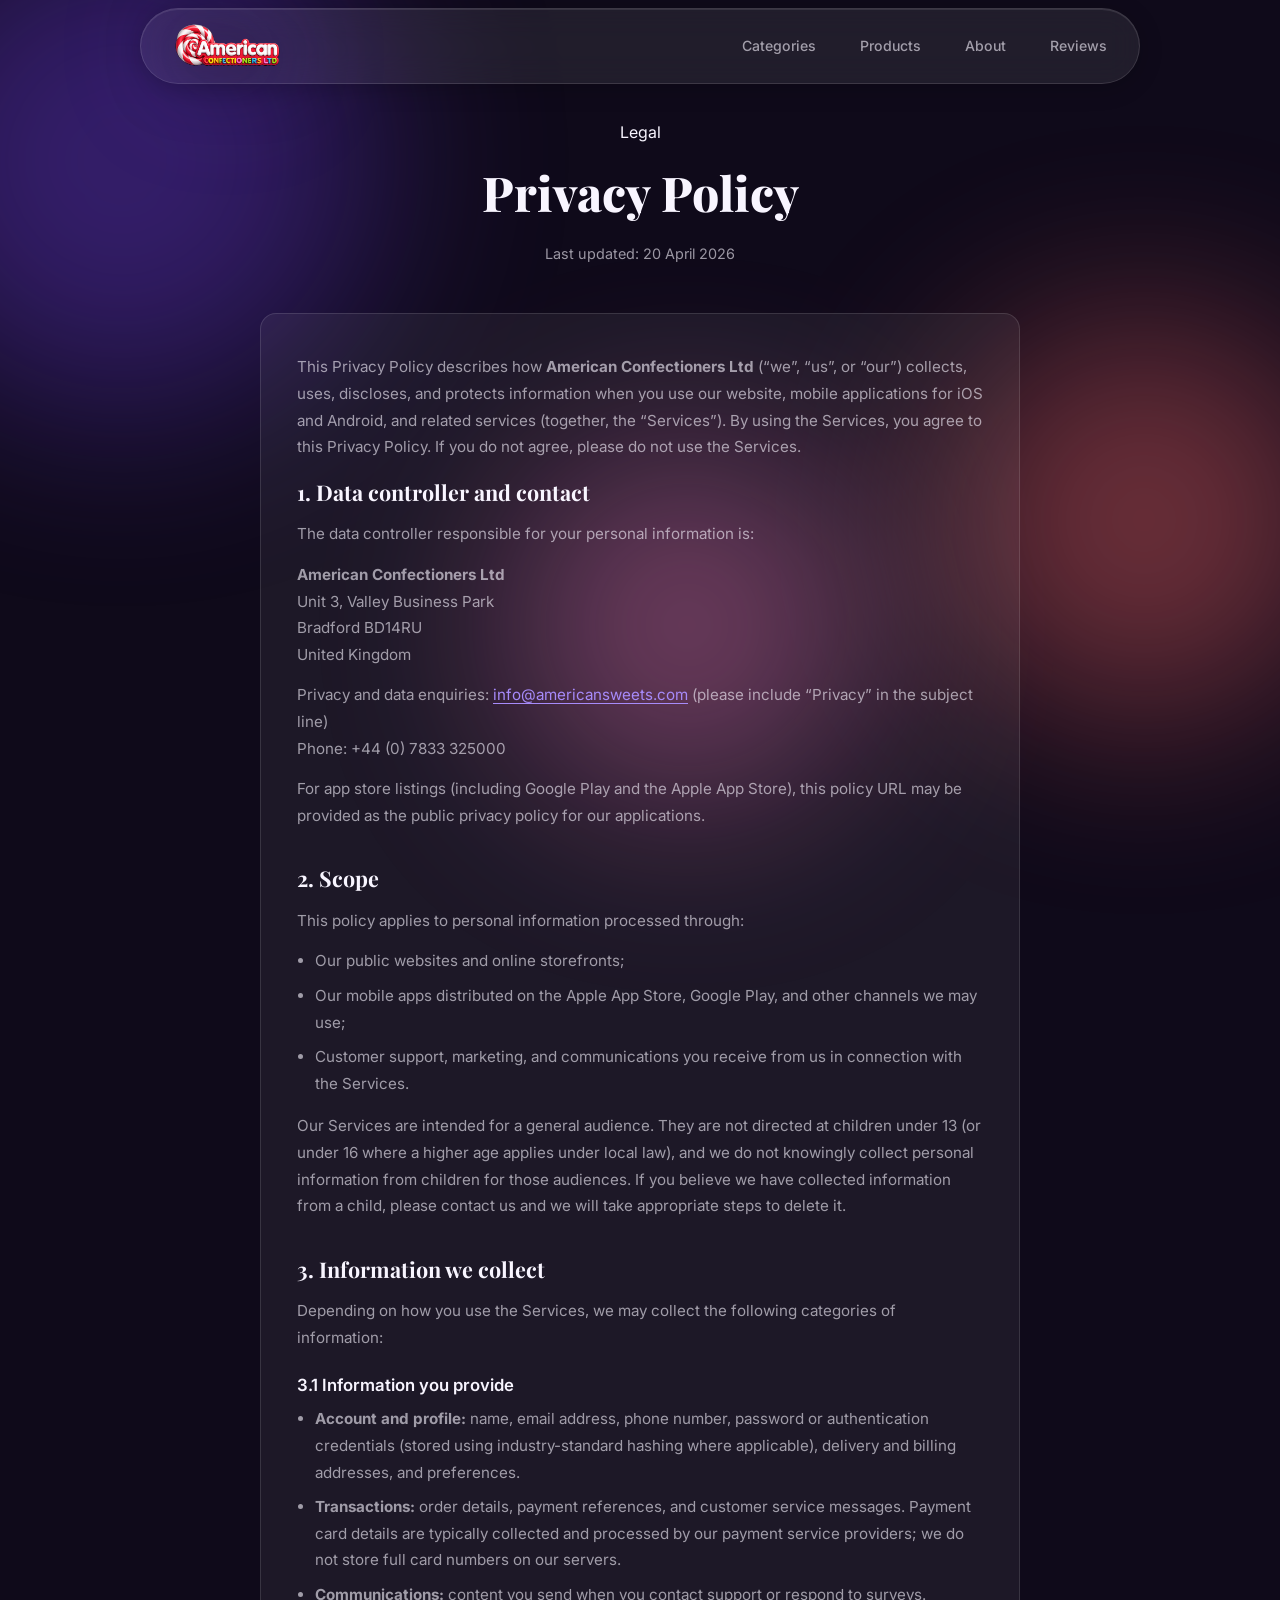
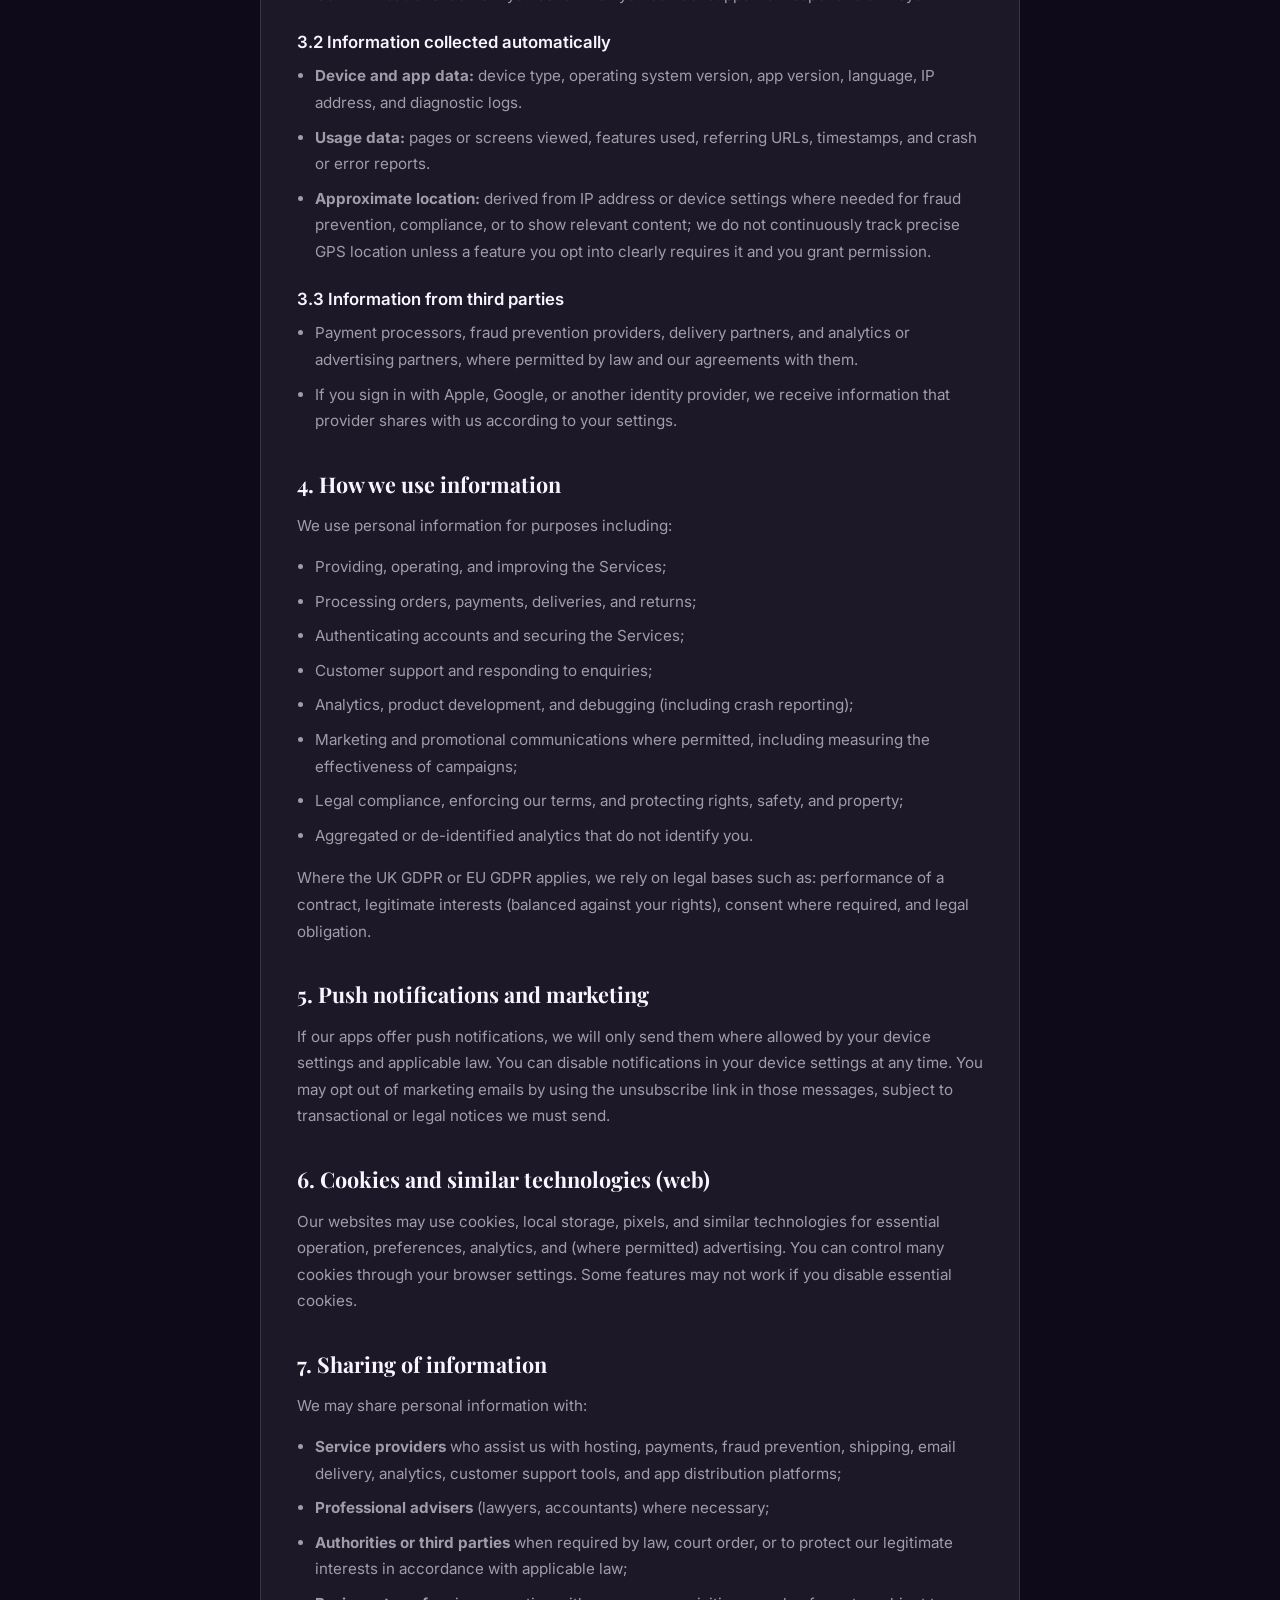
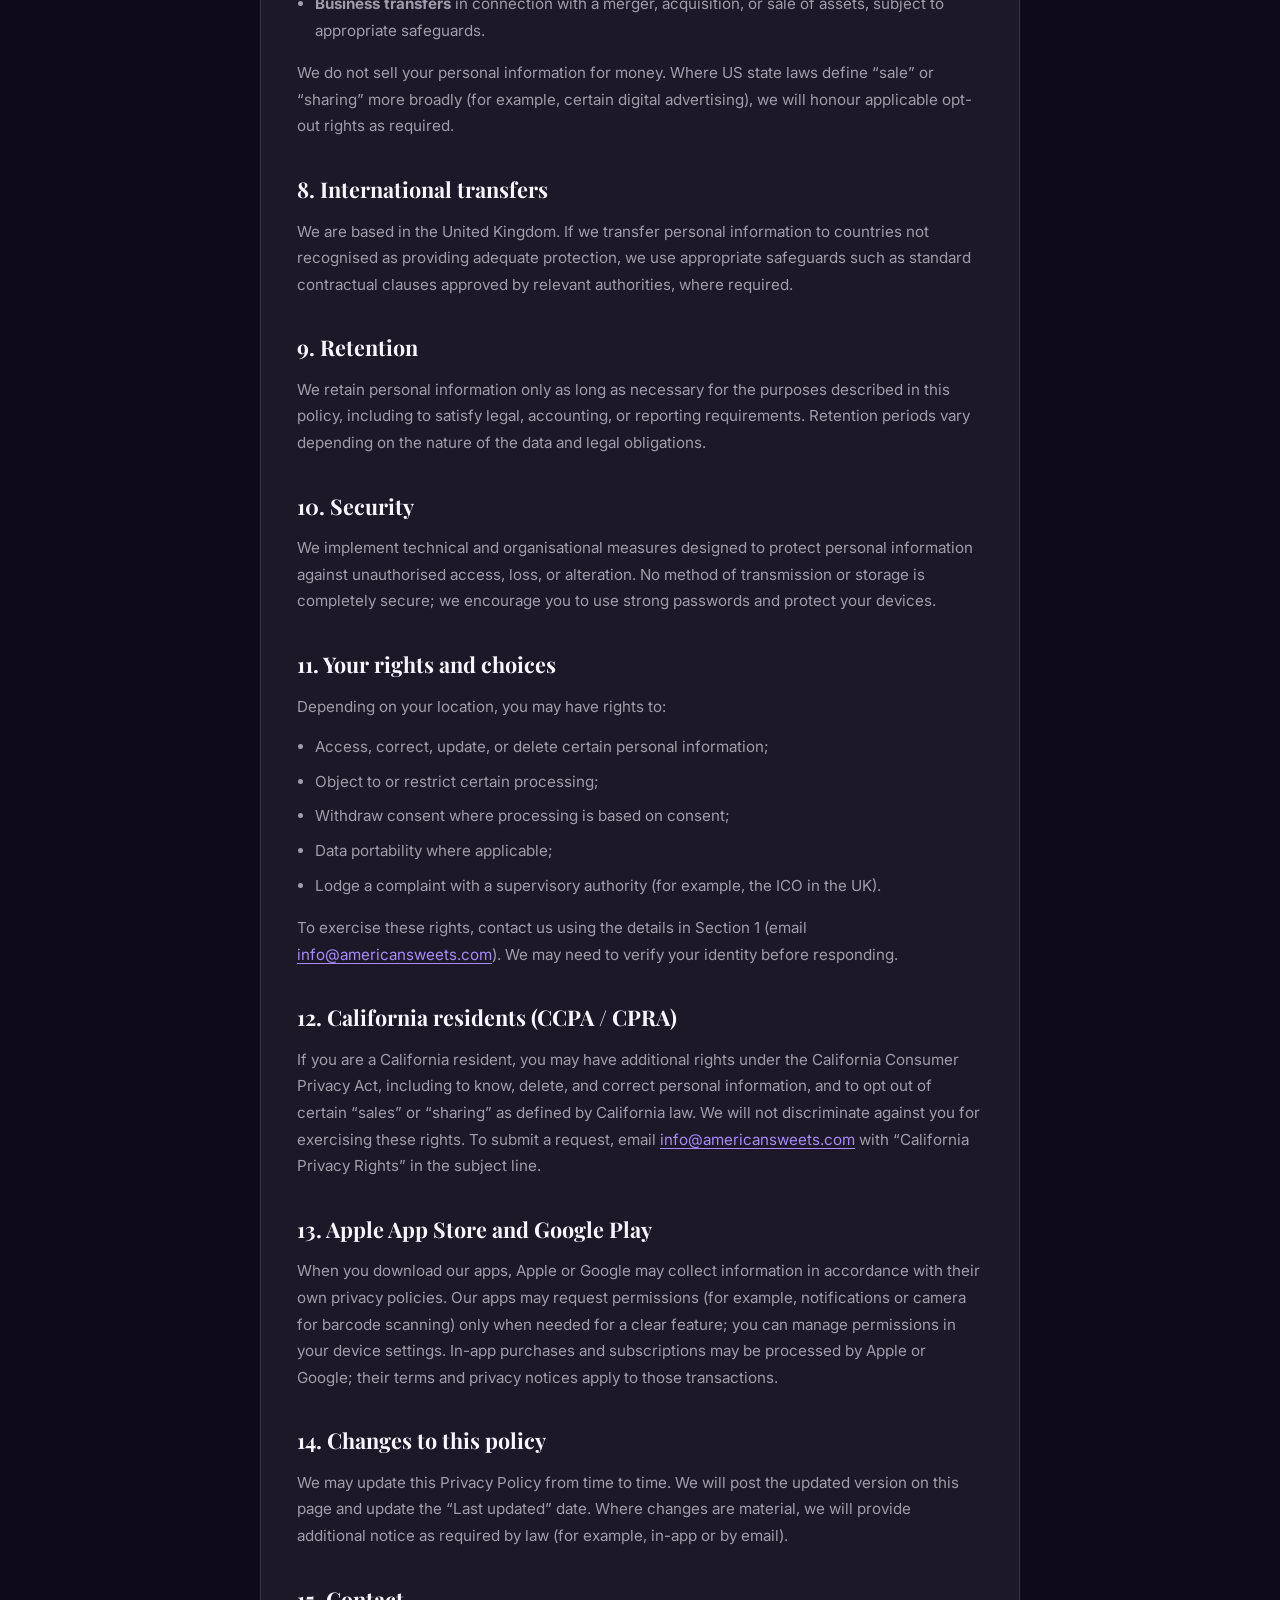
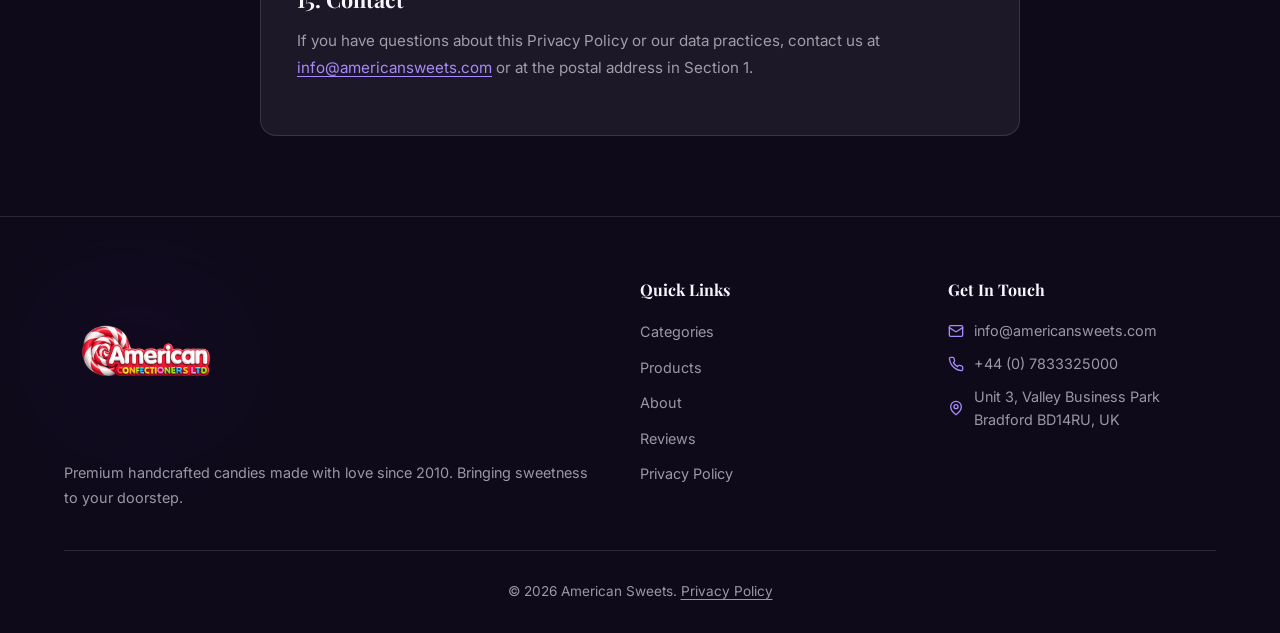
==== privacy.html @ 09ed7325 "Add privacy policy page and site links for app store compliance Made-with: Cursor" ====
<!DOCTYPE html>
<html lang="en">
<head>
<meta charset="UTF-8">
<meta name="viewport" content="width=device-width, initial-scale=1.0">
<title>Privacy Policy — American Sweets</title>
<meta name="description" content="Privacy Policy for American Confectioners Ltd websites and mobile applications.">
<link href="https://fonts.googleapis.com/css2?family=Playfair+Display:wght@400;600;700;800;900&family=Inter:wght@300;400;500;600&display=swap" rel="stylesheet">
<link rel="stylesheet" href="style.css">
</head>
<body>

<div class="mesh-bg">
  <div class="mesh-orb"></div>
  <div class="mesh-orb"></div>
  <div class="mesh-orb"></div>
</div>

<nav id="navbar">
  <div class="container">
    <div class="nav-inner">
      <a href="index.html" class="logo" aria-label="American Confectioners Ltd — Home">
        <img src="assets/logo.png" alt="American Confectioners Ltd" class="logo-img" width="800" height="240">
      </a>
      <ul class="nav-links" id="navLinks">
        <li><a href="index.html#categories" onclick="closeMenu()">Categories</a></li>
        <li><a href="index.html#products" onclick="closeMenu()">Products</a></li>
        <li><a href="index.html#about" onclick="closeMenu()">About</a></li>
        <li><a href="index.html#reviews" onclick="closeMenu()">Reviews</a></li>
      </ul>
      <button class="burger" type="button" onclick="toggleMenu()" aria-label="Open menu">
        <span></span><span></span><span></span>
      </button>
    </div>
  </div>
</nav>

<main class="legal-page">
  <div class="container">
    <header class="legal-page__header">
      <p class="tag">Legal</p>
      <h1>Privacy Policy</h1>
      <p class="legal-page__meta">Last updated: 20 April 2026</p>
    </header>

    <div class="legal-page__body">
      <p>This Privacy Policy describes how <strong>American Confectioners Ltd</strong> (“we”, “us”, or “our”) collects, uses, discloses, and protects information when you use our website, mobile applications for iOS and Android, and related services (together, the “Services”). By using the Services, you agree to this Privacy Policy. If you do not agree, please do not use the Services.</p>

      <h2>1. Data controller and contact</h2>
      <p>The data controller responsible for your personal information is:</p>
      <p><strong>American Confectioners Ltd</strong><br>
      Unit 3, Valley Business Park<br>
      Bradford BD14RU<br>
      United Kingdom</p>
      <p>Privacy and data enquiries: <a href="mailto:info@americansweets.com">info@americansweets.com</a> (please include “Privacy” in the subject line)<br>
      Phone: +44 (0) 7833 325000</p>
      <p>For app store listings (including Google Play and the Apple App Store), this policy URL may be provided as the public privacy policy for our applications.</p>

      <h2>2. Scope</h2>
      <p>This policy applies to personal information processed through:</p>
      <ul>
        <li>Our public websites and online storefronts;</li>
        <li>Our mobile apps distributed on the Apple App Store, Google Play, and other channels we may use;</li>
        <li>Customer support, marketing, and communications you receive from us in connection with the Services.</li>
      </ul>
      <p>Our Services are intended for a general audience. They are not directed at children under 13 (or under 16 where a higher age applies under local law), and we do not knowingly collect personal information from children for those audiences. If you believe we have collected information from a child, please contact us and we will take appropriate steps to delete it.</p>

      <h2>3. Information we collect</h2>
      <p>Depending on how you use the Services, we may collect the following categories of information:</p>

      <h3>3.1 Information you provide</h3>
      <ul>
        <li><strong>Account and profile:</strong> name, email address, phone number, password or authentication credentials (stored using industry-standard hashing where applicable), delivery and billing addresses, and preferences.</li>
        <li><strong>Transactions:</strong> order details, payment references, and customer service messages. Payment card details are typically collected and processed by our payment service providers; we do not store full card numbers on our servers.</li>
        <li><strong>Communications:</strong> content you send when you contact support or respond to surveys.</li>
      </ul>

      <h3>3.2 Information collected automatically</h3>
      <ul>
        <li><strong>Device and app data:</strong> device type, operating system version, app version, language, IP address, and diagnostic logs.</li>
        <li><strong>Usage data:</strong> pages or screens viewed, features used, referring URLs, timestamps, and crash or error reports.</li>
        <li><strong>Approximate location:</strong> derived from IP address or device settings where needed for fraud prevention, compliance, or to show relevant content; we do not continuously track precise GPS location unless a feature you opt into clearly requires it and you grant permission.</li>
      </ul>

      <h3>3.3 Information from third parties</h3>
      <ul>
        <li>Payment processors, fraud prevention providers, delivery partners, and analytics or advertising partners, where permitted by law and our agreements with them.</li>
        <li>If you sign in with Apple, Google, or another identity provider, we receive information that provider shares with us according to your settings.</li>
      </ul>

      <h2>4. How we use information</h2>
      <p>We use personal information for purposes including:</p>
      <ul>
        <li>Providing, operating, and improving the Services;</li>
        <li>Processing orders, payments, deliveries, and returns;</li>
        <li>Authenticating accounts and securing the Services;</li>
        <li>Customer support and responding to enquiries;</li>
        <li>Analytics, product development, and debugging (including crash reporting);</li>
        <li>Marketing and promotional communications where permitted, including measuring the effectiveness of campaigns;</li>
        <li>Legal compliance, enforcing our terms, and protecting rights, safety, and property;</li>
        <li>Aggregated or de-identified analytics that do not identify you.</li>
      </ul>
      <p>Where the UK GDPR or EU GDPR applies, we rely on legal bases such as: performance of a contract, legitimate interests (balanced against your rights), consent where required, and legal obligation.</p>

      <h2>5. Push notifications and marketing</h2>
      <p>If our apps offer push notifications, we will only send them where allowed by your device settings and applicable law. You can disable notifications in your device settings at any time. You may opt out of marketing emails by using the unsubscribe link in those messages, subject to transactional or legal notices we must send.</p>

      <h2>6. Cookies and similar technologies (web)</h2>
      <p>Our websites may use cookies, local storage, pixels, and similar technologies for essential operation, preferences, analytics, and (where permitted) advertising. You can control many cookies through your browser settings. Some features may not work if you disable essential cookies.</p>

      <h2>7. Sharing of information</h2>
      <p>We may share personal information with:</p>
      <ul>
        <li><strong>Service providers</strong> who assist us with hosting, payments, fraud prevention, shipping, email delivery, analytics, customer support tools, and app distribution platforms;</li>
        <li><strong>Professional advisers</strong> (lawyers, accountants) where necessary;</li>
        <li><strong>Authorities or third parties</strong> when required by law, court order, or to protect our legitimate interests in accordance with applicable law;</li>
        <li><strong>Business transfers</strong> in connection with a merger, acquisition, or sale of assets, subject to appropriate safeguards.</li>
      </ul>
      <p>We do not sell your personal information for money. Where US state laws define “sale” or “sharing” more broadly (for example, certain digital advertising), we will honour applicable opt-out rights as required.</p>

      <h2>8. International transfers</h2>
      <p>We are based in the United Kingdom. If we transfer personal information to countries not recognised as providing adequate protection, we use appropriate safeguards such as standard contractual clauses approved by relevant authorities, where required.</p>

      <h2>9. Retention</h2>
      <p>We retain personal information only as long as necessary for the purposes described in this policy, including to satisfy legal, accounting, or reporting requirements. Retention periods vary depending on the nature of the data and legal obligations.</p>

      <h2>10. Security</h2>
      <p>We implement technical and organisational measures designed to protect personal information against unauthorised access, loss, or alteration. No method of transmission or storage is completely secure; we encourage you to use strong passwords and protect your devices.</p>

      <h2>11. Your rights and choices</h2>
      <p>Depending on your location, you may have rights to:</p>
      <ul>
        <li>Access, correct, update, or delete certain personal information;</li>
        <li>Object to or restrict certain processing;</li>
        <li>Withdraw consent where processing is based on consent;</li>
        <li>Data portability where applicable;</li>
        <li>Lodge a complaint with a supervisory authority (for example, the ICO in the UK).</li>
      </ul>
      <p>To exercise these rights, contact us using the details in Section 1 (email <a href="mailto:info@americansweets.com">info@americansweets.com</a>). We may need to verify your identity before responding.</p>

      <h2>12. California residents (CCPA / CPRA)</h2>
      <p>If you are a California resident, you may have additional rights under the California Consumer Privacy Act, including to know, delete, and correct personal information, and to opt out of certain “sales” or “sharing” as defined by California law. We will not discriminate against you for exercising these rights. To submit a request, email <a href="mailto:info@americansweets.com">info@americansweets.com</a> with “California Privacy Rights” in the subject line.</p>

      <h2>13. Apple App Store and Google Play</h2>
      <p>When you download our apps, Apple or Google may collect information in accordance with their own privacy policies. Our apps may request permissions (for example, notifications or camera for barcode scanning) only when needed for a clear feature; you can manage permissions in your device settings. In-app purchases and subscriptions may be processed by Apple or Google; their terms and privacy notices apply to those transactions.</p>

      <h2>14. Changes to this policy</h2>
      <p>We may update this Privacy Policy from time to time. We will post the updated version on this page and update the “Last updated” date. Where changes are material, we will provide additional notice as required by law (for example, in-app or by email).</p>

      <h2>15. Contact</h2>
      <p>If you have questions about this Privacy Policy or our data practices, contact us at <a href="mailto:info@americansweets.com">info@americansweets.com</a> or at the postal address in Section 1.</p>
    </div>
  </div>
</main>

<footer>
  <div class="container">
    <div class="footer-grid">
      <div>
        <a href="index.html" class="logo logo--footer" aria-label="American Confectioners Ltd — Home">
          <img src="assets/logo.png" alt="American Confectioners Ltd" class="logo-img" width="800" height="240">
        </a>
        <p style="color:var(--text-muted);font-size:0.9rem;line-height:1.7">Premium handcrafted candies made with love since 2010. Bringing sweetness to your doorstep.</p>
      </div>
      <div>
        <h4>Quick Links</h4>
        <ul>
          <li><a href="index.html#categories">Categories</a></li>
          <li><a href="index.html#products">Products</a></li>
          <li><a href="index.html#about">About</a></li>
          <li><a href="index.html#reviews">Reviews</a></li>
          <li><a href="privacy.html" aria-current="page">Privacy Policy</a></li>
        </ul>
      </div>
      <div>
        <h4>Get In Touch</h4>
        <div class="contact-item">
          <svg xmlns="http://www.w3.org/2000/svg" viewBox="0 0 24 24" fill="none" stroke="currentColor" stroke-width="2" stroke-linecap="round" stroke-linejoin="round"><rect width="20" height="16" x="2" y="4" rx="2"/><path d="m22 7-8.97 5.7a1.94 1.94 0 0 1-2.06 0L2 7"/></svg>
          info@americansweets.com
        </div>
        <div class="contact-item">
          <svg xmlns="http://www.w3.org/2000/svg" viewBox="0 0 24 24" fill="none" stroke="currentColor" stroke-width="2" stroke-linecap="round" stroke-linejoin="round"><path d="M22 16.92v3a2 2 0 0 1-2.18 2 19.79 19.79 0 0 1-8.63-3.07 19.5 19.5 0 0 1-6-6 19.79 19.79 0 0 1-3.07-8.67A2 2 0 0 1 4.11 2h3a2 2 0 0 1 2 1.72 12.84 12.84 0 0 0 .7 2.81 2 2 0 0 1-.45 2.11L8.09 9.91a16 16 0 0 0 6 6l1.27-1.27a2 2 0 0 1 2.11-.45 12.84 12.84 0 0 0 2.81.7A2 2 0 0 1 22 16.92z"/></svg>
          +44 (0) 7833325000
        </div>
        <div class="contact-item">
          <svg xmlns="http://www.w3.org/2000/svg" viewBox="0 0 24 24" fill="none" stroke="currentColor" stroke-width="2" stroke-linecap="round" stroke-linejoin="round"><path d="M20 10c0 6-8 12-8 12s-8-6-8-12a8 8 0 0 1 16 0Z"/><circle cx="12" cy="10" r="3"/></svg>
          Unit 3, Valley Business Park Bradford BD14RU, UK
        </div>
      </div>
    </div>
    <div class="footer-bottom">© 2026 American Sweets. <a href="privacy.html">Privacy Policy</a></div>
  </div>
</footer>

<script src="script.js"></script>
</body>
</html>
---- style.css ----
*,*::before,*::after{box-sizing:border-box;margin:0;padding:0}
:root{
  --primary:#6C3CE1;--primary-light:#A78BFA;--primary-dark:#4C1D95;
  --accent:#F59E0B;--accent-light:#FCD34D;
  --coral:#FF6B6B;--mint:#6EE7B7;--pink:#F472B6;
  --bg:#0F0A1A;--bg-card:rgba(255,255,255,0.06);
  --glass:rgba(255,255,255,0.08);--glass-border:rgba(255,255,255,0.12);
  --text:#F8F5FF;--text-muted:rgba(248,245,255,0.6);
  --shadow-glow:0 0 60px rgba(108,60,225,0.3);
  --radius:16px;
}
body{font-family:'Inter',sans-serif;background:var(--bg);color:var(--text);overflow-x:hidden;line-height:1.6}
h1,h2,h3,h4{font-family:'Playfair Display',serif}
a{text-decoration:none;color:inherit}
.container{max-width:1200px;margin:0 auto;padding:0 24px}

/* Mesh BG */
.mesh-bg{position:fixed;top:0;left:0;width:100%;height:100%;z-index:-1;pointer-events:none}
.mesh-orb{position:absolute;border-radius:50%;filter:blur(100px);opacity:0.4;animation:floatOrb 20s ease-in-out infinite}
.mesh-orb:nth-child(1){width:500px;height:500px;background:var(--primary);top:-10%;left:-10%;animation-delay:0s}
.mesh-orb:nth-child(2){width:400px;height:400px;background:var(--coral);bottom:20%;right:-5%;animation-delay:-7s}
.mesh-orb:nth-child(3){width:350px;height:350px;background:var(--pink);top:50%;left:40%;animation-delay:-14s}
@keyframes floatOrb{0%,100%{transform:translate(0,0) scale(1)}25%{transform:translate(30px,-50px) scale(1.1)}50%{transform:translate(-20px,40px) scale(0.9)}75%{transform:translate(40px,20px) scale(1.05)}}

/* NAV */
nav{position:fixed;top:0;left:0;right:0;z-index:100;padding:0;transition:all .4s;overflow:visible}
nav.scrolled{background:rgba(15,10,26,0.7);backdrop-filter:blur(24px);padding:0}
nav.scrolled .nav-inner{box-shadow:0 8px 32px rgba(108,60,225,0.3),0 2px 8px rgba(0,0,0,0.4),inset 0 1px 0 rgba(255,255,255,0.15);border-color:rgba(108,60,225,0.3)}
.nav-inner{display:flex;align-items:center;justify-content:space-between;max-width:1000px;margin:8px auto 0;background:var(--glass);backdrop-filter:blur(16px);border:1px solid var(--glass-border);border-radius:40px;padding:0 20px;box-shadow:0 4px 24px rgba(0,0,0,0.2),inset 0 1px 0 rgba(255,255,255,0.1);overflow:visible}
nav::after{content:'';position:absolute;bottom:-4px;left:50%;transform:translateX(-50%);width:60%;height:8px;background:linear-gradient(90deg,transparent,var(--primary),transparent);filter:blur(8px);opacity:0;transition:opacity .4s}
nav.scrolled::after{opacity:1}
.logo{display:flex;align-items:center;line-height:0;flex-shrink:0}
/* Negative margins shrink the flex row height while the image still paints at full size */
nav .logo{margin:-38px 0;padding-top:14px;padding-bottom:0;position:relative;z-index:2}
/* Lighten drops solid black (#000) to the backdrop so the logo reads on the glass bar without a box */
.logo-img{
  height:136px;width:auto;max-width:min(760px,90vw);object-fit:contain;display:block;
  mix-blend-mode:lighten;
  filter:drop-shadow(0 4px 32px rgba(0,0,0,0.55)) drop-shadow(0 0 56px rgba(108,60,225,0.35));
}
.logo--footer{display:block;margin-bottom:16px}
.logo--footer .logo-img{height:168px;max-width:min(840px,95vw);filter:drop-shadow(0 8px 40px rgba(0,0,0,0.5)) drop-shadow(0 0 64px rgba(108,60,225,0.3))}
@media(max-width:768px){
  .logo-img{height:108px;max-width:min(600px,88vw)}
  .logo--footer .logo-img{height:136px;max-width:min(720px,95vw)}
  nav .logo{margin:-30px 0;padding-top:10px}
}
.nav-links{display:flex;gap:20px;list-style:none}
.nav-links a{font-size:0.88rem;font-weight:500;color:var(--text-muted);transition:all .3s;padding:4px 12px;border-radius:50px}
.nav-links a:hover{color:var(--text);background:rgba(108,60,225,0.2);box-shadow:0 0 12px rgba(108,60,225,0.3)}
.burger{display:none;flex-direction:column;gap:5px;cursor:pointer;background:none;border:none;padding:4px}
.burger span{width:24px;height:2px;background:var(--text);border-radius:2px;transition:all .3s}
@media(max-width:768px){
  .burger{display:flex}
  .nav-links{position:fixed;top:0;left:0;right:0;bottom:0;background:rgba(15,10,26,0.97);backdrop-filter:blur(20px);flex-direction:column;align-items:center;justify-content:center;gap:40px;opacity:0;pointer-events:none;transition:opacity .4s}
  .nav-links.open{opacity:1;pointer-events:all}
  .nav-links a{font-size:1.4rem}
}

/* HERO */
.hero{min-height:100vh;display:flex;align-items:center;padding:140px 0 80px;position:relative}
.hero-grid{display:grid;grid-template-columns:1fr 1fr;gap:60px;align-items:center}
.hero-badge{display:inline-flex;align-items:center;gap:8px;background:var(--glass);border:1px solid var(--glass-border);border-radius:50px;padding:8px 20px 8px 8px;font-size:0.85rem;margin-bottom:24px}
.hero-badge span{background:linear-gradient(135deg,var(--primary),var(--coral));border-radius:50px;padding:4px 12px;font-size:0.75rem;font-weight:600}
.hero h1{font-size:clamp(2.5rem,5vw,4.5rem);font-weight:900;line-height:1.1;margin-bottom:24px}
.hero h1 .gradient{background:linear-gradient(135deg,var(--primary-light),var(--accent),var(--coral));-webkit-background-clip:text;-webkit-text-fill-color:transparent}
.hero p{font-size:1.15rem;color:var(--text-muted);max-width:480px;margin-bottom:36px}
.hero-btns{display:flex;gap:16px;flex-wrap:wrap}
.btn-primary{background:linear-gradient(135deg,var(--primary),var(--primary-dark));color:#fff;padding:16px 36px;border-radius:50px;font-weight:600;font-size:1rem;border:none;cursor:pointer;transition:all .3s;box-shadow:0 4px 30px rgba(108,60,225,0.4)}
.btn-primary:hover{transform:translateY(-2px);box-shadow:0 8px 40px rgba(108,60,225,0.5)}
.btn-ghost{background:var(--glass);border:1px solid var(--glass-border);color:var(--text);padding:16px 36px;border-radius:50px;font-weight:500;cursor:pointer;transition:all .3s}
.btn-ghost:hover{background:rgba(255,255,255,0.12)}
.hero-img-wrap{position:relative;perspective:1000px}
.hero-img-3d{transform-style:preserve-3d;transition:transform 0.3s ease-out}
.hero-img{width:100%;border-radius:24px;box-shadow:var(--shadow-glow);aspect-ratio:1;object-fit:cover}
.hero-float{position:absolute;background:var(--glass);backdrop-filter:blur(16px);border:1px solid var(--glass-border);border-radius:16px;padding:14px 20px;font-size:0.85rem;font-weight:500;animation:floatCard 6s ease-in-out infinite}
.hero-float:nth-child(2){top:10%;right:-10%;animation-delay:-2s}
.hero-float:nth-child(3){bottom:15%;left:-8%;animation-delay:-4s}
@keyframes floatCard{0%,100%{transform:translateY(0)}50%{transform:translateY(-12px)}}
@media(max-width:768px){.hero-grid{grid-template-columns:1fr;text-align:center}.hero p{margin:0 auto 36px}.hero-btns{justify-content:center}.hero-img-wrap{max-width:400px;margin:0 auto}.hero-float{display:none}}

/* MARQUEE */
.marquee{padding:20px 0;border-top:1px solid var(--glass-border);border-bottom:1px solid var(--glass-border);overflow:hidden;background:var(--glass)}
.marquee-track{display:flex;gap:48px;animation:scroll 25s linear infinite;width:max-content}
.marquee-track span{font-family:'Playfair Display',serif;font-size:1.1rem;font-weight:600;white-space:nowrap;color:var(--text-muted)}
@keyframes scroll{0%{transform:translateX(0)}100%{transform:translateX(-50%)}}

/* PROMO */
.promo{padding:24px 0}
.promo-grid{display:grid;grid-template-columns:repeat(4,1fr);gap:20px}
.promo-card{background:var(--bg-card);border:1px solid var(--glass-border);border-radius:var(--radius);padding:28px;text-align:center;transition:all .3s}
.promo-card:hover{background:var(--glass);transform:translateY(-4px)}
.promo-card .icon{font-size:2rem;margin-bottom:12px}
.promo-card h4{font-size:0.95rem;font-weight:600;margin-bottom:4px}
.promo-card p{font-size:0.8rem;color:var(--text-muted)}
@media(max-width:768px){.promo-grid{grid-template-columns:repeat(2,1fr)}}

/* SECTIONS */
.section{padding:100px 0}
.section-head{text-align:center;margin-bottom:60px}
.section-head .tag{font-size:0.85rem;font-weight:600;color:var(--primary-light);text-transform:uppercase;letter-spacing:2px;margin-bottom:12px}
.section-head h2{font-size:clamp(2rem,4vw,3.2rem);font-weight:800}
.section-head p{color:var(--text-muted);margin-top:12px;max-width:500px;margin-left:auto;margin-right:auto}

/* CATEGORIES */
.cat-grid{display:grid;grid-template-columns:repeat(3,1fr);gap:24px}
.cat-card{position:relative;border-radius:20px;overflow:hidden;aspect-ratio:1;cursor:pointer}
.cat-card img{width:100%;height:100%;object-fit:cover;transition:transform .6s}
.cat-card:hover img{transform:scale(1.1)}
.cat-card .overlay{position:absolute;inset:0;background:linear-gradient(to top,rgba(15,10,26,0.8),transparent);display:flex;flex-direction:column;justify-content:flex-end;padding:24px}
.cat-card .overlay .emoji{font-size:2rem;margin-bottom:4px}
.cat-card .overlay h3{font-size:1.2rem;font-weight:700}
@media(max-width:768px){.cat-grid{grid-template-columns:repeat(2,1fr)}}

/* BANNER */
.banner{padding:0 0 100px}
.banner-inner{background:linear-gradient(135deg,var(--primary-dark),var(--primary),var(--coral));border-radius:24px;padding:60px;display:grid;grid-template-columns:1fr 1fr;gap:40px;align-items:center;position:relative;overflow:hidden}
.banner-inner::before{content:'';position:absolute;width:300px;height:300px;background:rgba(255,255,255,0.08);border-radius:50%;top:-80px;right:-80px}
.banner h2{font-size:clamp(1.8rem,3vw,2.8rem);font-weight:800;margin-bottom:16px}
.banner p{color:rgba(255,255,255,0.8);margin-bottom:28px;font-size:1.05rem}
.banner img{width:100%;border-radius:16px;object-fit:cover;aspect-ratio:4/3}
@media(max-width:768px){.banner-inner{grid-template-columns:1fr;text-align:center;padding:40px 24px}}

/* PRODUCTS */
.prod-grid{display:grid;grid-template-columns:repeat(3,1fr);gap:28px}
.prod-card{background:var(--bg-card);border:1px solid var(--glass-border);border-radius:20px;overflow:hidden;transition:all .4s}
.prod-card:hover{transform:translateY(-6px);box-shadow:var(--shadow-glow)}
.prod-card img{width:100%;aspect-ratio:1;object-fit:cover}
.prod-card .info{padding:24px}
.prod-card .badge{display:inline-block;background:linear-gradient(135deg,var(--primary),var(--primary-light));padding:4px 14px;border-radius:50px;font-size:0.7rem;font-weight:600;text-transform:uppercase;letter-spacing:1px;margin-bottom:12px}
.prod-card h3{font-size:1.15rem;font-weight:700;margin-bottom:8px}
.prod-card .price{font-size:1.4rem;font-weight:800;background:linear-gradient(135deg,var(--accent),var(--coral));-webkit-background-clip:text;-webkit-text-fill-color:transparent}
.prod-card .unit{font-size:0.8rem;color:var(--text-muted);margin-left:4px;-webkit-text-fill-color:var(--text-muted)}
@media(max-width:768px){.prod-grid{grid-template-columns:repeat(2,1fr);gap:16px}}
@media(max-width:480px){.prod-grid{grid-template-columns:1fr}}

/* ABOUT */
.about-grid{display:grid;grid-template-columns:1fr 1fr;gap:60px;align-items:center}
.about-grid img{width:100%;border-radius:20px;object-fit:cover;aspect-ratio:4/3}
.about-grid h2{font-size:clamp(1.8rem,3vw,2.8rem);font-weight:800;margin-bottom:20px}
.about-grid p{color:var(--text-muted);line-height:1.8;margin-bottom:24px}
.stats{display:grid;grid-template-columns:repeat(3,1fr);gap:20px}
.stat{text-align:center;padding:16px;background:var(--glass);border:1px solid var(--glass-border);border-radius:var(--radius)}
.stat .num{font-family:'Playfair Display',serif;font-size:1.8rem;font-weight:800;background:linear-gradient(135deg,var(--primary-light),var(--accent));-webkit-background-clip:text;-webkit-text-fill-color:transparent}
.stat .label{font-size:0.75rem;color:var(--text-muted);margin-top:4px}
@media(max-width:768px){.about-grid{grid-template-columns:1fr}.about-grid img{max-width:400px;margin:0 auto}}

/* TESTIMONIALS */
.test-grid{display:grid;grid-template-columns:repeat(3,1fr);gap:28px}
.test-card{background:var(--bg-card);border:1px solid var(--glass-border);border-radius:20px;padding:32px;transition:all .3s}
.test-card:hover{background:var(--glass)}
.test-card .stars{color:var(--accent);font-size:1.1rem;margin-bottom:16px}
.test-card blockquote{color:var(--text-muted);font-size:0.95rem;line-height:1.7;margin-bottom:20px;font-style:italic}
.test-card .author{font-weight:600;font-size:0.9rem}
.test-card .role{font-size:0.8rem;color:var(--text-muted)}
@media(max-width:768px){.test-grid{grid-template-columns:1fr}}

/* FOOTER */
footer{padding:60px 0 30px;border-top:1px solid var(--glass-border)}
.footer-grid{display:grid;grid-template-columns:2fr 1fr 1fr;gap:40px;margin-bottom:40px}
.footer-grid h4{font-family:'Playfair Display',serif;font-size:1rem;font-weight:700;margin-bottom:16px}
.footer-grid ul{list-style:none}
.footer-grid li{margin-bottom:10px}
.footer-grid a{color:var(--text-muted);font-size:0.9rem;transition:color .3s}
.footer-grid a:hover{color:var(--text)}
.footer-bottom{text-align:center;color:var(--text-muted);font-size:0.85rem;padding-top:30px;border-top:1px solid var(--glass-border)}
.social-links{display:flex;gap:12px;margin-top:16px}
.social-link{width:40px;height:40px;border-radius:50%;background:var(--glass);border:1px solid var(--glass-border);display:flex;align-items:center;justify-content:center;transition:all .3s;color:var(--text-muted)}
.social-link:hover{color:var(--text);background:rgba(108,60,225,0.2)}
.social-link svg{width:18px;height:18px}
.contact-item{display:flex;align-items:center;gap:10px;color:var(--text-muted);font-size:0.9rem;margin-bottom:10px}
.contact-item svg{width:16px;height:16px;color:var(--primary-light);flex-shrink:0}
@media(max-width:768px){.footer-grid{grid-template-columns:1fr}}

/* Legal pages (Privacy Policy, etc.) */
.legal-page{padding:120px 0 80px;min-height:60vh}
.legal-page__header{text-align:center;margin-bottom:48px}
.legal-page__header h1{font-size:clamp(2rem,4vw,3rem);font-weight:800;margin-top:8px}
.legal-page__meta{color:var(--text-muted);font-size:0.9rem;margin-top:12px}
.legal-page__body{max-width:760px;margin:0 auto;background:var(--bg-card);border:1px solid var(--glass-border);border-radius:var(--radius);padding:40px 36px}
.legal-page__body h2{font-size:1.35rem;font-weight:700;margin:2rem 0 12px}
.legal-page__body h2:first-of-type{margin-top:0}
.legal-page__body h3{font-size:1.05rem;font-weight:600;margin:1.25rem 0 8px;font-family:'Inter',sans-serif}
.legal-page__body p,.legal-page__body li{color:var(--text-muted);font-size:0.95rem;line-height:1.75;margin-bottom:14px}
.legal-page__body ul{margin:0 0 16px 1.1rem;padding:0}
.legal-page__body li{margin-bottom:8px}
.legal-page__body a{color:var(--primary-light);text-decoration:underline;text-underline-offset:3px}
.legal-page__body a:hover{color:var(--text)}
.footer-bottom a{color:var(--text-muted);text-decoration:underline;text-underline-offset:3px}
.footer-bottom a:hover{color:var(--text)}
@media(max-width:768px){.legal-page__body{padding:28px 20px}}
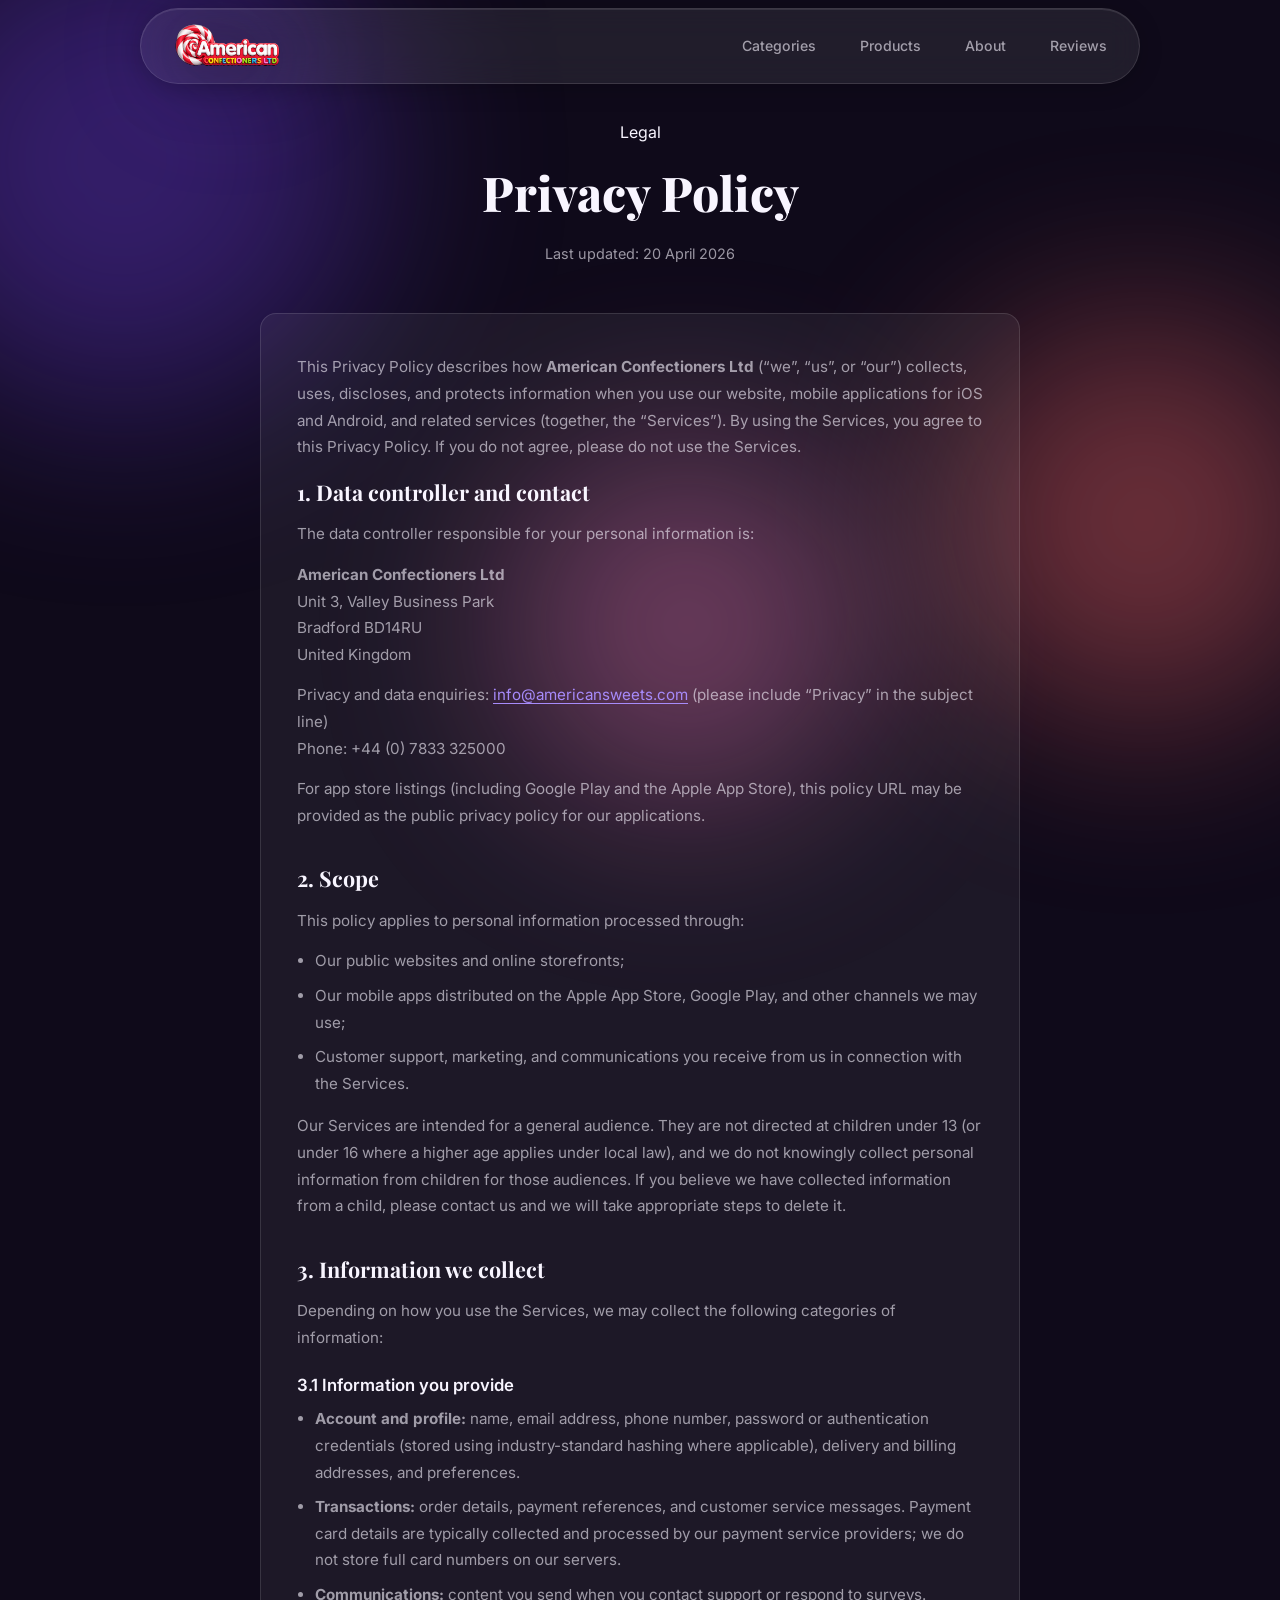
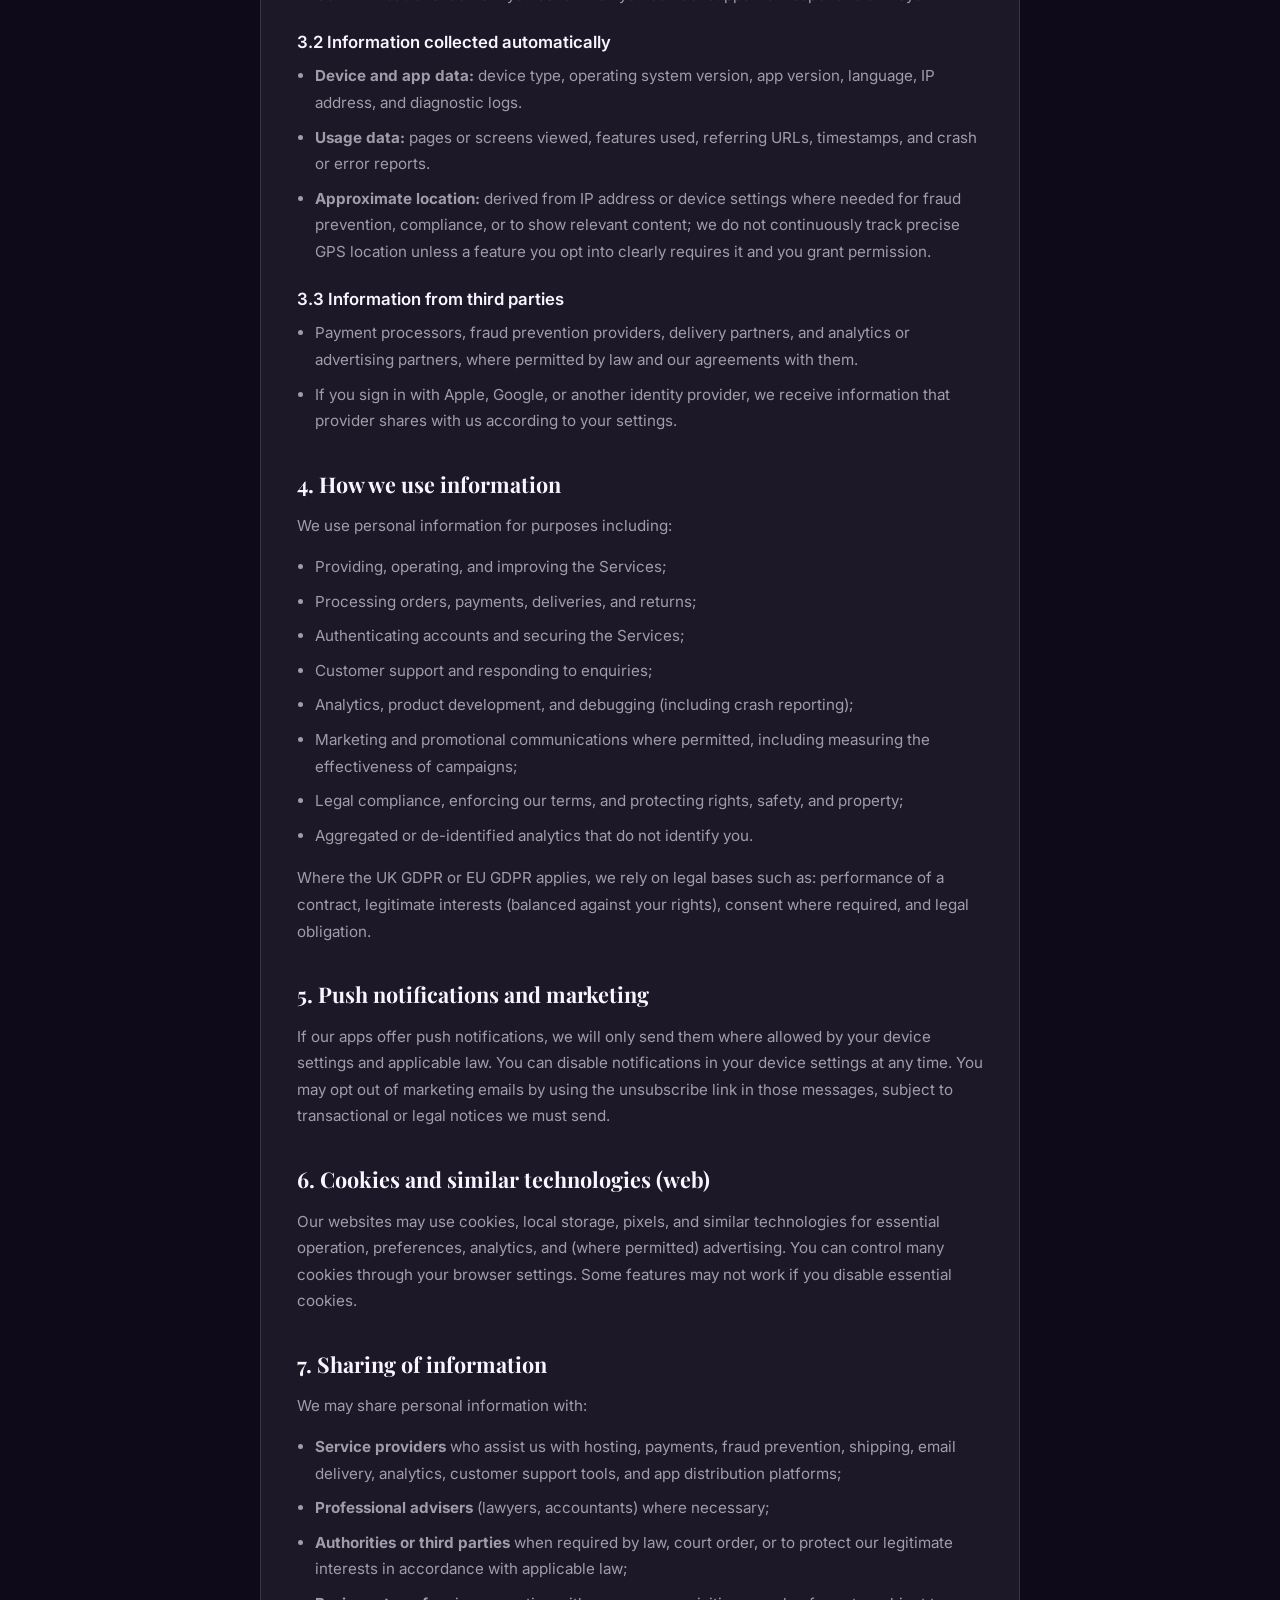
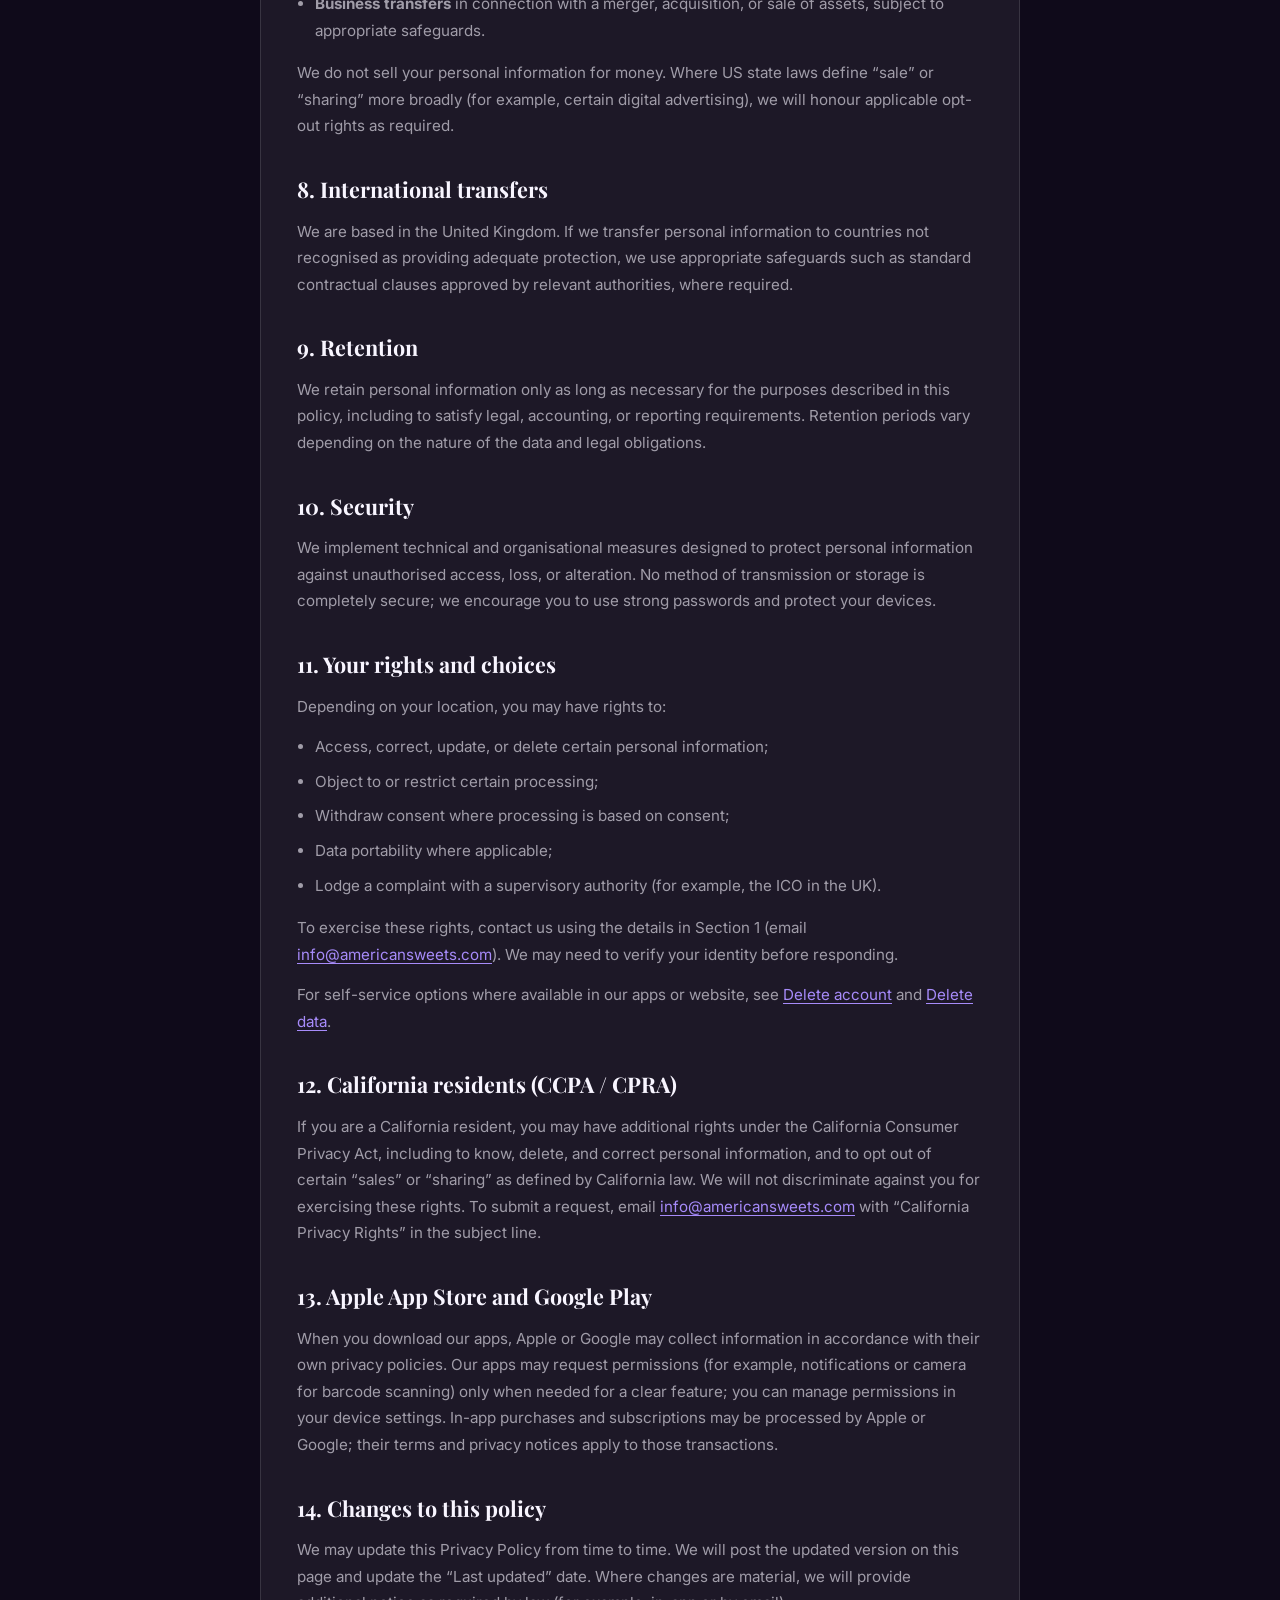
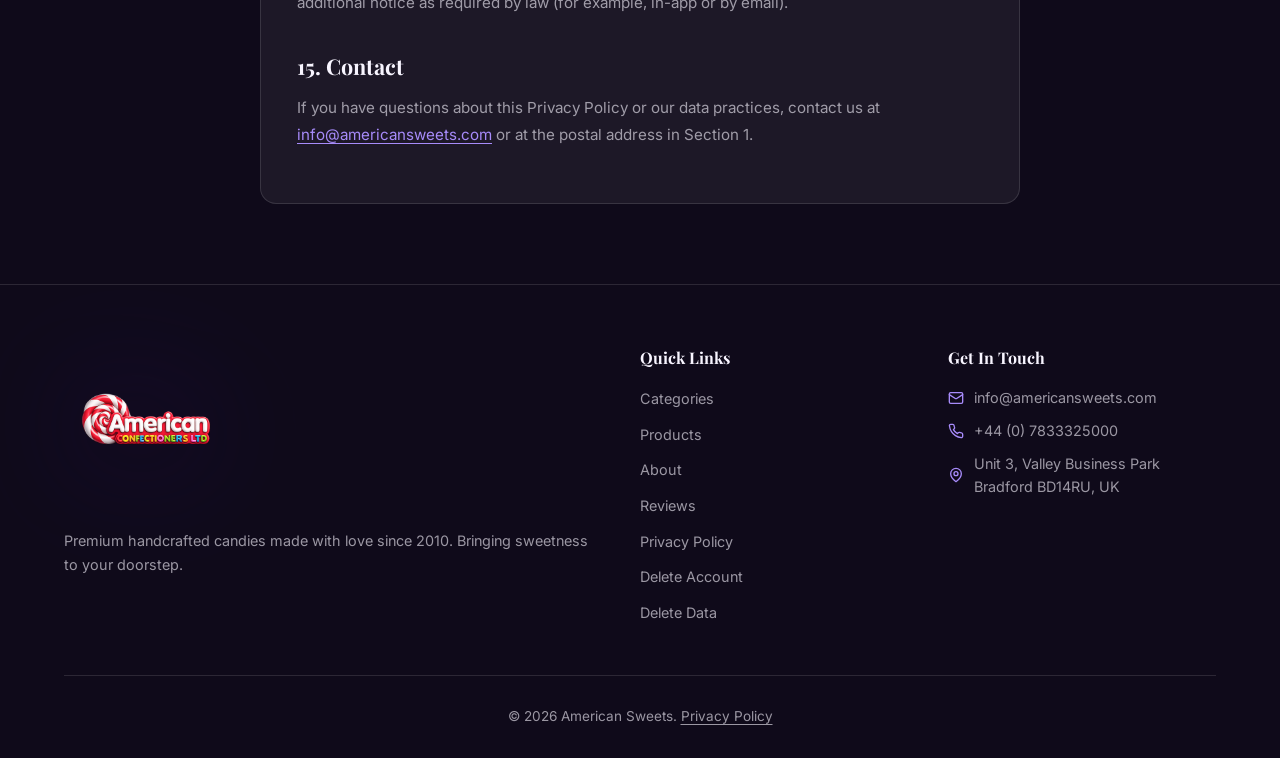
==== commit e0a763c7: "Add delete account and delete data legal pages Made-with: Cursor" ====
--- a/privacy.html
+++ b/privacy.html
@@ -137,6 +137,7 @@
         <li>Lodge a complaint with a supervisory authority (for example, the ICO in the UK).</li>
       </ul>
       <p>To exercise these rights, contact us using the details in Section 1 (email <a href="mailto:info@americansweets.com">info@americansweets.com</a>). We may need to verify your identity before responding.</p>
+      <p>For self-service options where available in our apps or website, see <a href="delete-account.html">Delete account</a> and <a href="delete-data.html">Delete data</a>.</p>
 
       <h2>12. California residents (CCPA / CPRA)</h2>
       <p>If you are a California resident, you may have additional rights under the California Consumer Privacy Act, including to know, delete, and correct personal information, and to opt out of certain “sales” or “sharing” as defined by California law. We will not discriminate against you for exercising these rights. To submit a request, email <a href="mailto:info@americansweets.com">info@americansweets.com</a> with “California Privacy Rights” in the subject line.</p>
@@ -170,6 +171,8 @@
           <li><a href="index.html#about">About</a></li>
           <li><a href="index.html#reviews">Reviews</a></li>
           <li><a href="privacy.html" aria-current="page">Privacy Policy</a></li>
+          <li><a href="delete-account.html">Delete Account</a></li>
+          <li><a href="delete-data.html">Delete Data</a></li>
         </ul>
       </div>
       <div>
--- a/style.css
+++ b/style.css
@@ -183,6 +183,7 @@
 .legal-page__body h3{font-size:1.05rem;font-weight:600;margin:1.25rem 0 8px;font-family:'Inter',sans-serif}
 .legal-page__body p,.legal-page__body li{color:var(--text-muted);font-size:0.95rem;line-height:1.75;margin-bottom:14px}
 .legal-page__body ul{margin:0 0 16px 1.1rem;padding:0}
+.legal-page__body ol{margin:0 0 16px 1.25rem;padding:0}
 .legal-page__body li{margin-bottom:8px}
 .legal-page__body a{color:var(--primary-light);text-decoration:underline;text-underline-offset:3px}
 .legal-page__body a:hover{color:var(--text)}
